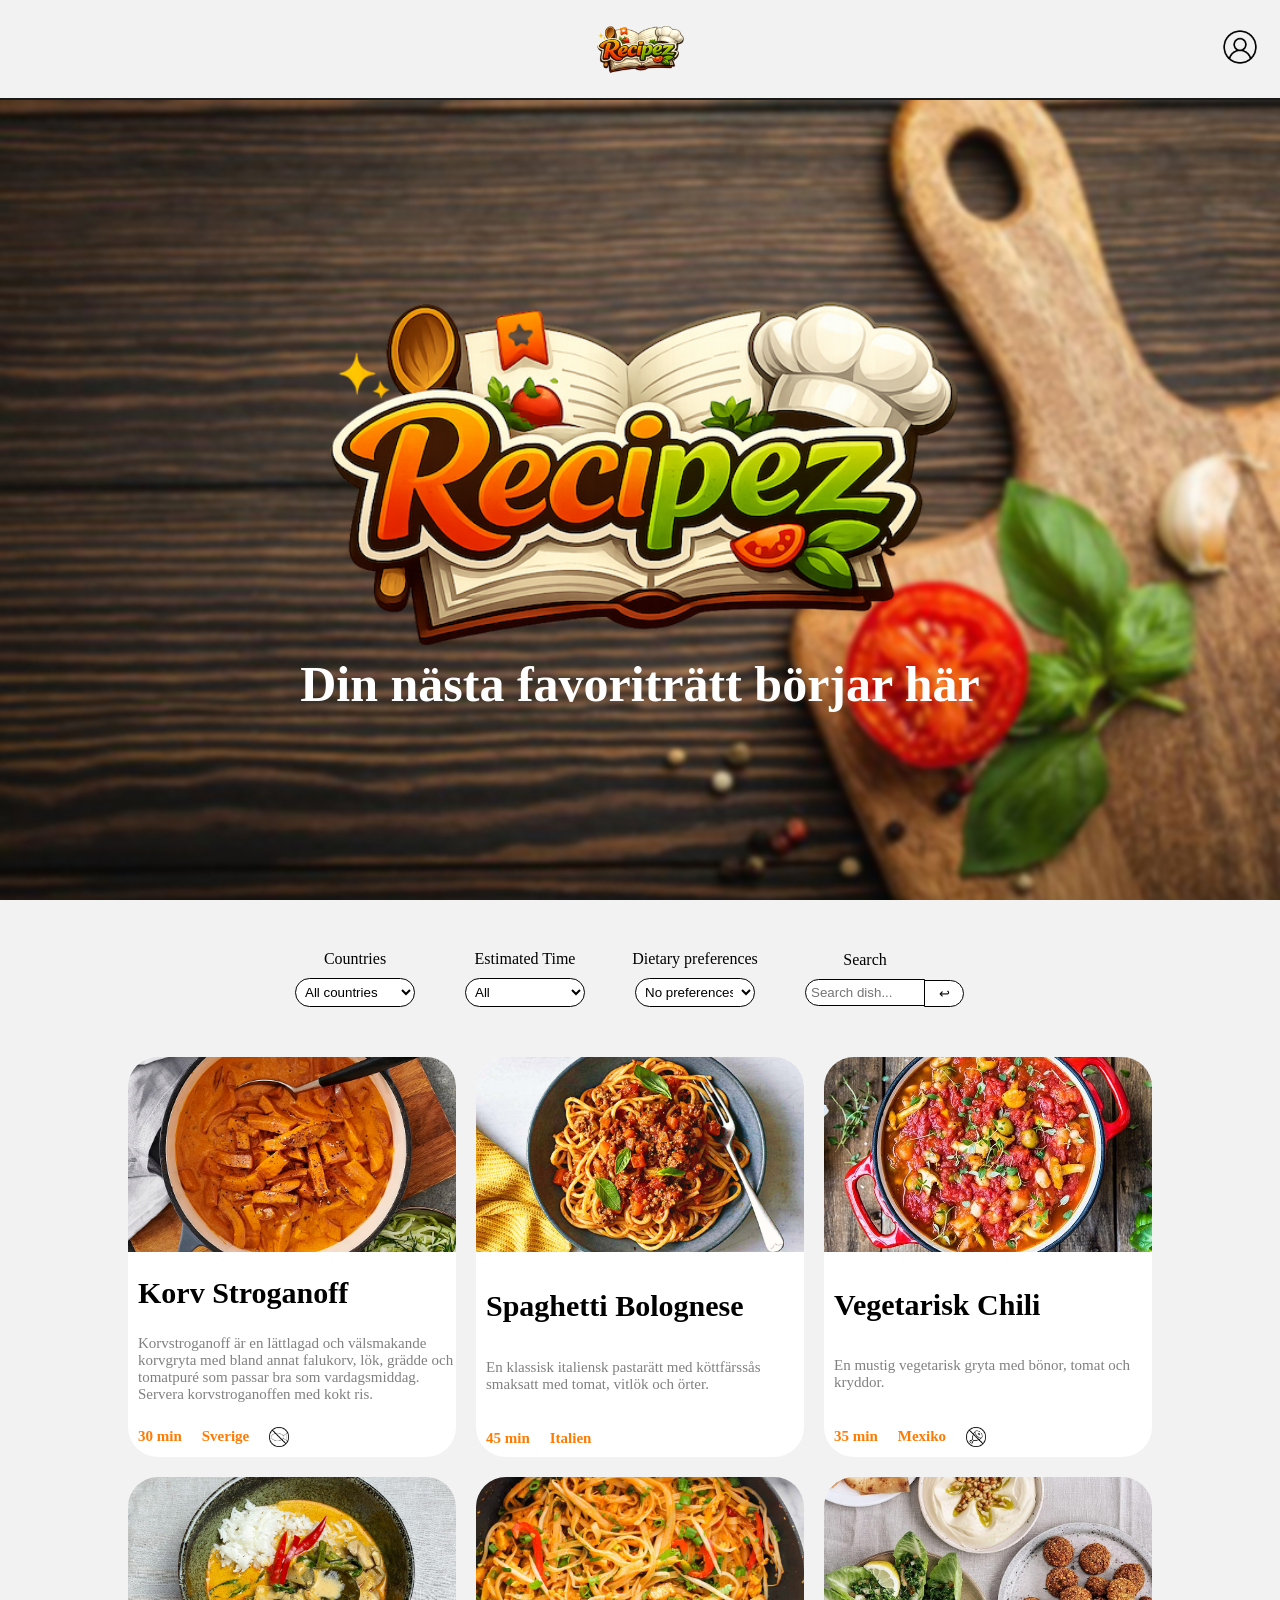
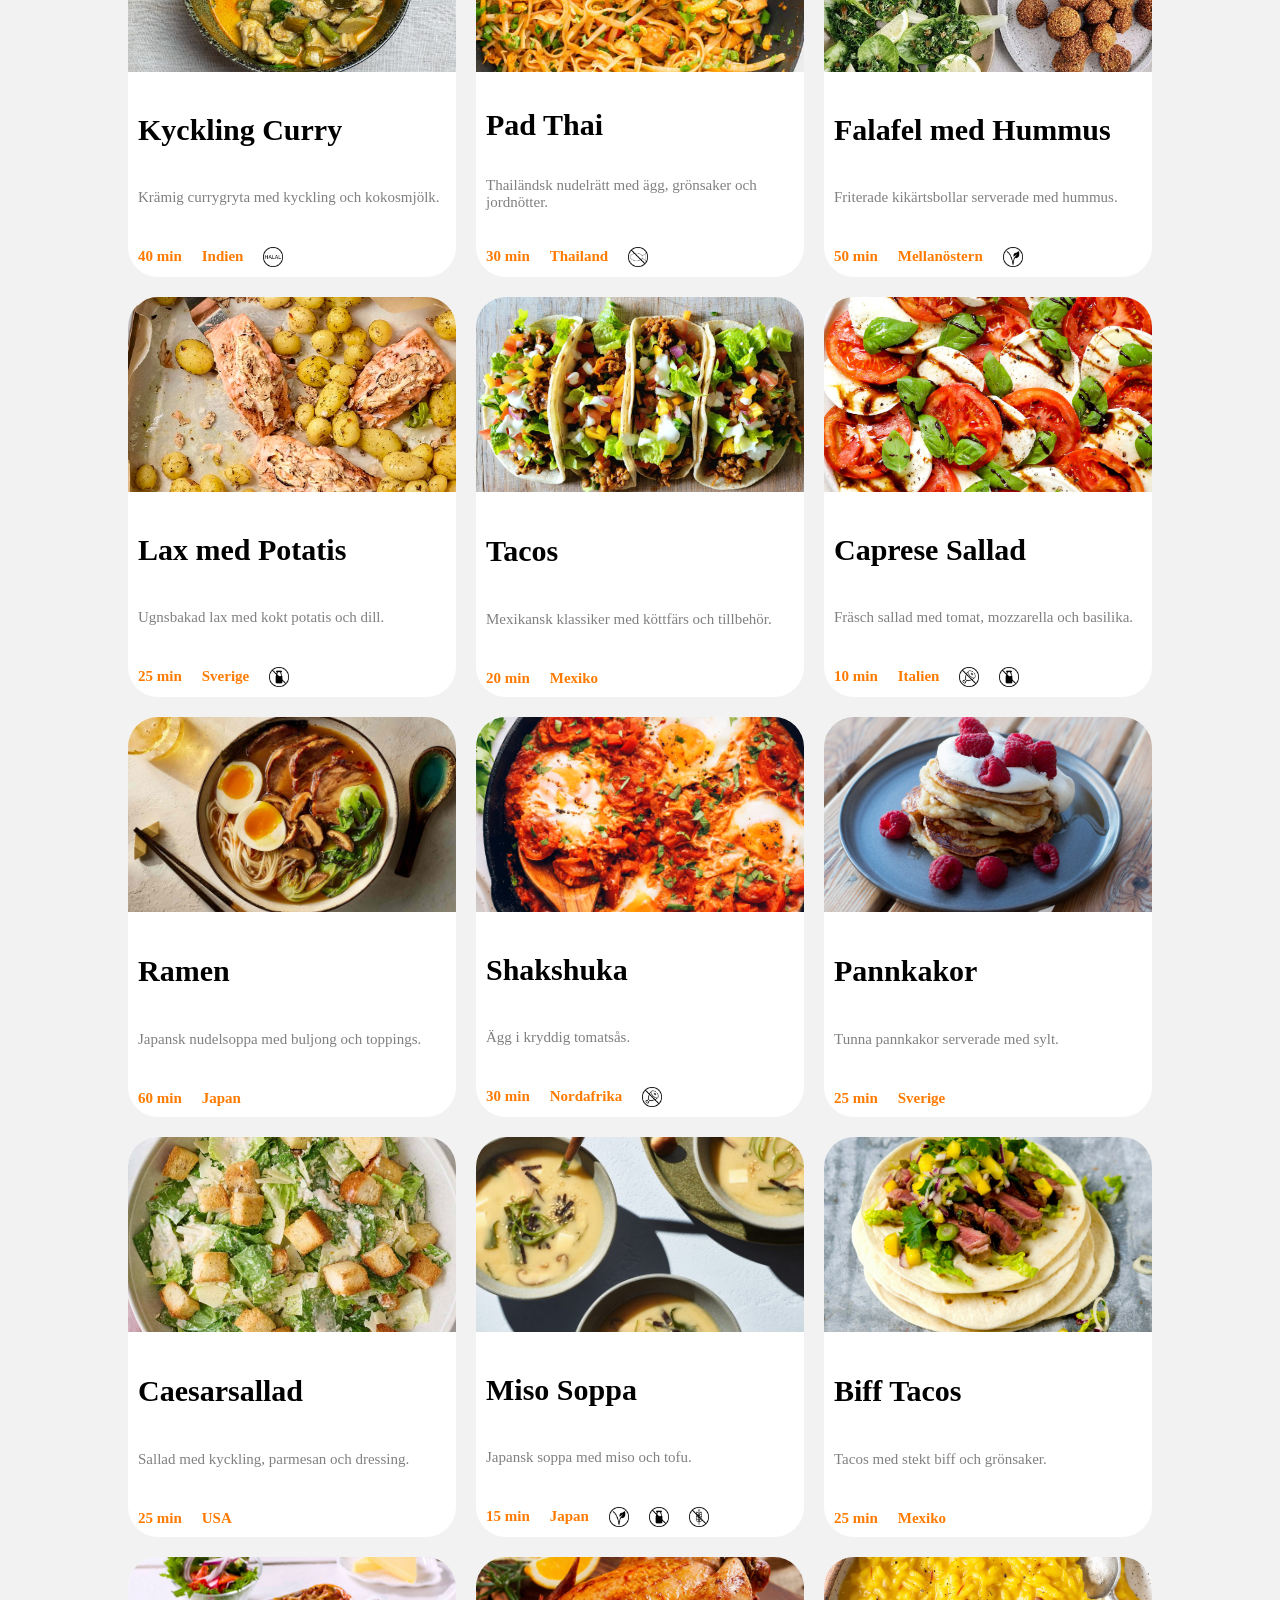
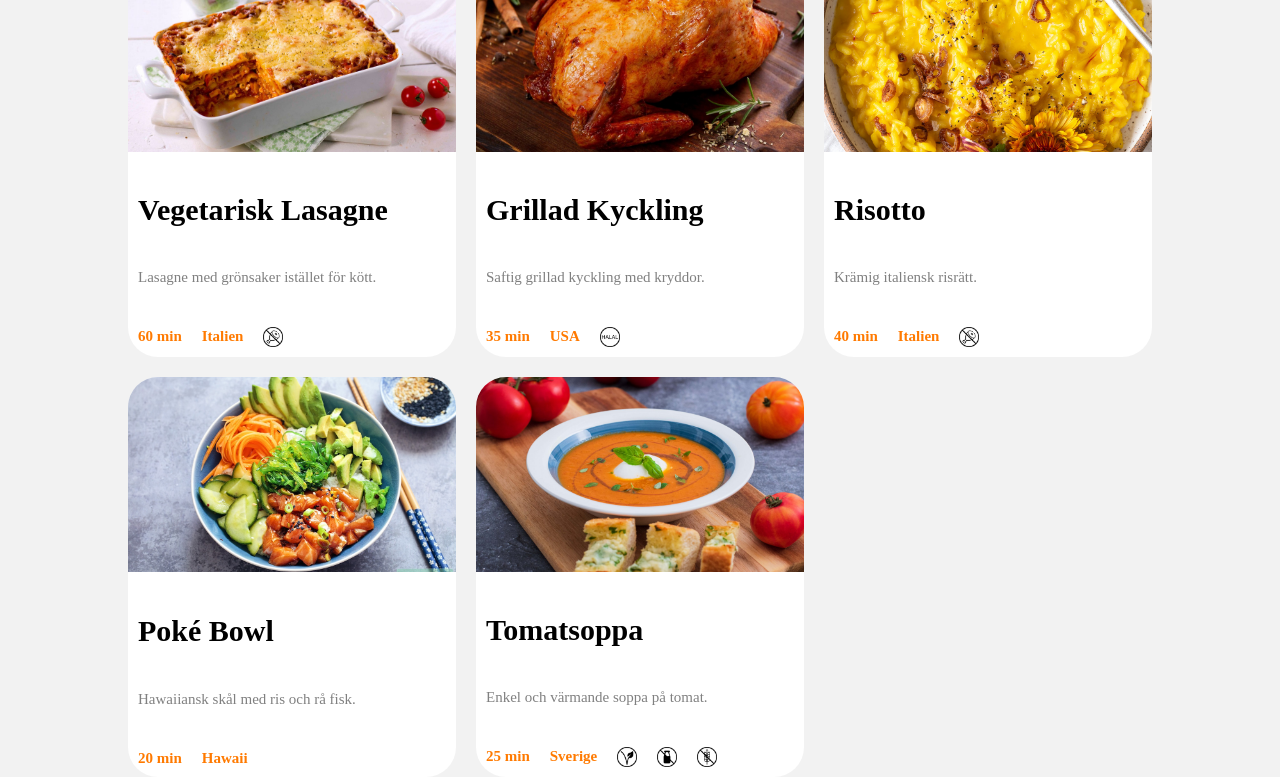
==== index.html @ ce874c7c "Small fixes in CSS and HTML" ====
<!DOCTYPE html>
<html lang="en">

<head>
    <meta charset="UTF-8">
    <meta name="viewport" content="width=device-width, initial-scale=1.0">
    <title>Recipez</title>
    <link rel="stylesheet" href="assets/CSS/style.css">
</head>

<body>
    <nav>
        <div id="left"></div>
        <div id="mid"><img class="logo" src="assets/images/Logo.png" alt="Logo"></div>
        <div id="right">
            <a href="loginPage.html"><img class="profilePic" src="assets/icons/profile.png" alt="profile"></a>
        </div>
    </nav>
    <hero>
        <img class="logo" src="assets/images/Logo.png" alt="Logo">
        <h1>Din nästa favoriträtt börjar här</h1>
    </hero>
    <main>
        <form>
            <label>
                Countries
                <select name="country" id="country">
                    <option value="All countries">All countries</option>
                </select>
            </label>
            <label>
                Estimated Time
                <select name="time" id="time">
                    <option value="All">All</option>
                </select>
            </label>
            <label>
                Dietary preferences
                <select name="preference" id="preference">
                    <option value="Choose what to avoid">No preferences</option>
                </select>
            </label>
            <label>
                Search
                <input type="text" placeholder="Search dish...">
            </label>
            <button id="searchbutton">↩</button>
        </form>
        <div id="cards">
        </div>
    </main>
    <footer>

    </footer>
    <script src="assets/JS/main.js"></script>
</body>

</html>
---- assets/CSS/style.css ----
* {
    margin: 0;
    padding: 0;
    box-sizing: border-box;
}


html {
    scroll-behavior: smooth;
}

:root {
    --dominant:
        --complementary: --margin-xxs: .25rem;
    --margin-xs: .5rem;
    --margin-s: .75rem;
    --margin-m: 1rem;
    --margin-l: 1.25rem;
    --margin-xl: 1.75rem;
    --margin-xxl: 2.5rem;

    --bg-light: hsl(0, 0%, 100%);
    --bg: hsl(0, 0%, 95%);
    --bg-dark: hsl(0, 0%, 90%);
    --dominant-color: #ff7a00;
    --dominant-hover: #e66a00;

    --text-dark: hsl(0, 0%, 0%);
    --text: hsl(0, 0%, 5%);
    --text-light: hsl(0, 0%, 10%);
    --invert: 0;
}

body {
    background-color: var(--bg);
}

nav {
    display: grid;
    grid-template-columns: 1fr 1fr 1fr;
    height: 100px;
    padding: 0px 20px;
    border-bottom: 2px solid var(--text-light);
}

#mid {
    display: flex;
    justify-content: center;
    align-items: center;
}

#right {
    display: flex;
    justify-content: end;
    align-items: center;
    text-align: end;
}

#mid .logo {
    height: 50px;
}

.profilePic {
    width: 40px;
    border-bottom: 1px solid rgba(0, 0, 0, 0);
    transition: all 0.5s ease;
}

.profilePic:hover {
    transform: scale(1.1);
    border-bottom: 2px solid black;
}

hero {
    width: 100%;
    height: calc(100vh - 100px);
    background-image: url(../images/blur-background.jpg);
    background-position: center;
    background-size: cover;
    display: flex;
    flex-direction: column;
    justify-content: center;
    align-items: center;
    text-align: center;
}

hero .logo {
    width: 50%;
}

hero h1 {
    color: white;
    font-size: 50px;
}

main {
    height: 100vh;
    width: 80%;
    margin: auto;
    display: flex;
    flex-direction: column;
    align-items: center;
    padding: 50px 0px;
}

form {
    display: flex;
    justify-content: center;
    align-items: center;
    gap: 20px;
    margin-bottom: 50px;
}

#cards {
    display: grid;
    grid-template-columns: repeat(4, 1fr);
    grid-template-rows: auto;
    gap: 20px;
}

.card {
    height: 400px;
    display: flex;
    flex-direction: column;
    justify-content: space-between;
    align-items: start;
    border-radius: 30px;
    background-color: var(--bg-light);
    padding-bottom: 10px;
    color: var(--text-dark);
    text-decoration: none;
    transition: all 0.25s ease;
}

.cardImg {
    width: 100%;
    height: 50%;
    aspect-ratio: 2/1;
    object-fit: cover;
    object-position: center;
    border-radius: 30px 30px 0px 0px;
}

.card h1 {
    font-size: 30px;
    margin-left: 10px;
}

.card p {
    color: grey;
    font-size: 15px;
    margin-left: 10px;
}

.info {
    display: flex;
    justify-content: center;
    align-items: center;
    gap: 20px;
    margin-left: 10px;
}

.card h2 {
    font-size: 15px;
    color: var(--dominant-color);
}

label {
    display: flex;
    flex-direction: column;
    justify-content: center;
    align-items: center;
    gap: 10px;
    width: 150px;
}

select {
    width: 120px;
    border: 1px solid var(--text-dark);
    padding: 5px;
    border-radius: 20px;
    background-color: var(--bg-light);
    transition: all 0.25s ease;
}

input {
    width: 120px;
    border: 1px solid var(--text-dark);
    padding: 5px;
    border-radius: 20px 0px 0px 20px;
    background-color: var(--bg-light);
}

#searchbutton {
    width: 40px;
    border: 1px solid var(--text-dark);
    padding: 5px;
    border-radius: 0px 20px 20px 0px;
    background-color: var(--bg-light);
    position: relative;
    top: 14.5px;
    left: -36px;
    transition: all 0.25s ease;
}

select:hover {
    box-shadow: 0px 0px 10px var(--dominant-color);
}

#searchbutton:hover {
    box-shadow: 0px 0px 10px var(--dominant-color);
}

.icon {
    width: 20px;
}

.card:hover {
    transform: scale(1.04);
}

@media (max-width: 1500px) {
    #cards {
        grid-template-columns: repeat(3, 1fr);
    }
}

@media (max-width: 1000px) {
    #cards {
        grid-template-columns: repeat(2, 1fr);
    }
}

@media (max-width: 600px) {
    #cards {
        grid-template-columns: 1fr;
    }
}
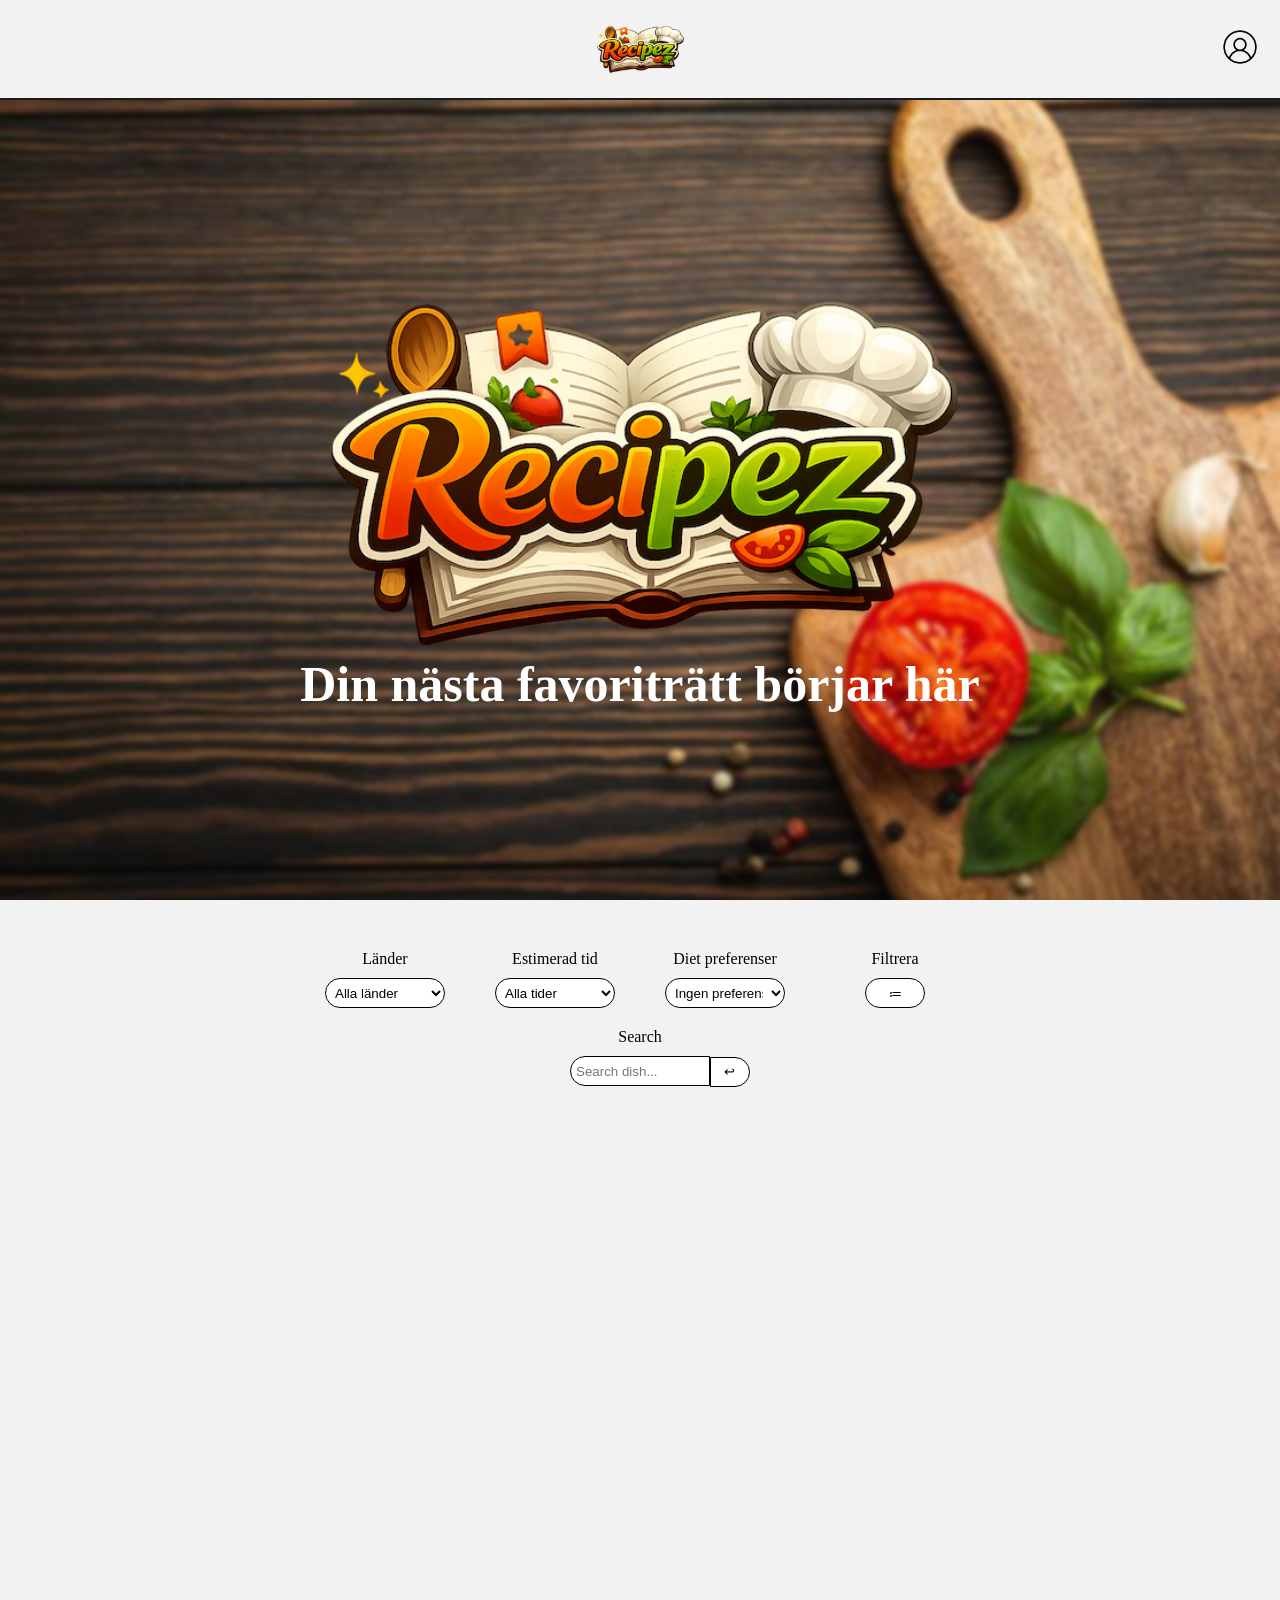
==== commit 62ae63b6: "Fixed html/css for startpage" ====
--- a/index.html
+++ b/index.html
@@ -23,24 +23,29 @@
     <main>
         <form>
             <label>
-                Countries
+                Länder
                 <select name="country" id="country">
-                    <option value="All countries">All countries</option>
+                    <option value="All countries">Alla länder</option>
                 </select>
             </label>
             <label>
-                Estimated Time
+                Estimerad tid
                 <select name="time" id="time">
-                    <option value="All">All</option>
+                    <option value="All">Alla tider</option>
                 </select>
             </label>
             <label>
-                Dietary preferences
+                Diet preferenser
                 <select name="preference" id="preference">
-                    <option value="Choose what to avoid">No preferences</option>
+                    <option value="Choose what to avoid">Ingen preferens</option>
                 </select>
             </label>
             <label>
+                Filtrera
+                <button id="filterbutton">≔</button>
+            </label>
+
+            <label id="searchField">
                 Search
                 <input type="text" placeholder="Search dish...">
             </label>
--- a/assets/CSS/style.css
+++ b/assets/CSS/style.css
@@ -104,9 +104,13 @@
 }
 
 form {
-    display: flex;
-    justify-content: center;
-    align-items: center;
+    display: grid;
+    grid-template-columns: repeat(4, 1fr);
+    grid-template-rows: repeat(3, 1fr);
+    justify-content: center;
+    align-items: center;
+    justify-items: center;
+    align-content: center;
     gap: 20px;
     margin-bottom: 50px;
 }
@@ -176,6 +180,7 @@
 
 select {
     width: 120px;
+    height: 30px;
     border: 1px solid var(--text-dark);
     padding: 5px;
     border-radius: 20px;
@@ -184,30 +189,42 @@
 }
 
 input {
-    width: 120px;
+    width: 140px;
+    height: 30px;
     border: 1px solid var(--text-dark);
     padding: 5px;
     border-radius: 20px 0px 0px 20px;
     background-color: var(--bg-light);
+}
+
+#filterbutton {
+    width: 60px;
+    height: 30px;
+    border: 1px solid var(--text-dark);
+    padding: 5px;
+    border-radius: 20px;
+    background-color: var(--bg-light);
+    transition: all 0.25s ease;
+}
+
+#searchField {
+    grid-column: 2/4;
 }
 
 #searchbutton {
     width: 40px;
+    height: 30px;
     border: 1px solid var(--text-dark);
     padding: 5px;
     border-radius: 0px 20px 20px 0px;
     background-color: var(--bg-light);
     position: relative;
     top: 14.5px;
-    left: -36px;
-    transition: all 0.25s ease;
-}
-
-select:hover {
-    box-shadow: 0px 0px 10px var(--dominant-color);
-}
-
-#searchbutton:hover {
+    left: -165.5px;
+    transition: all 0.25s ease;
+}
+
+input:hover, select:hover, #searchbutton:hover, #filterbutton:hover  {
     box-shadow: 0px 0px 10px var(--dominant-color);
 }
 
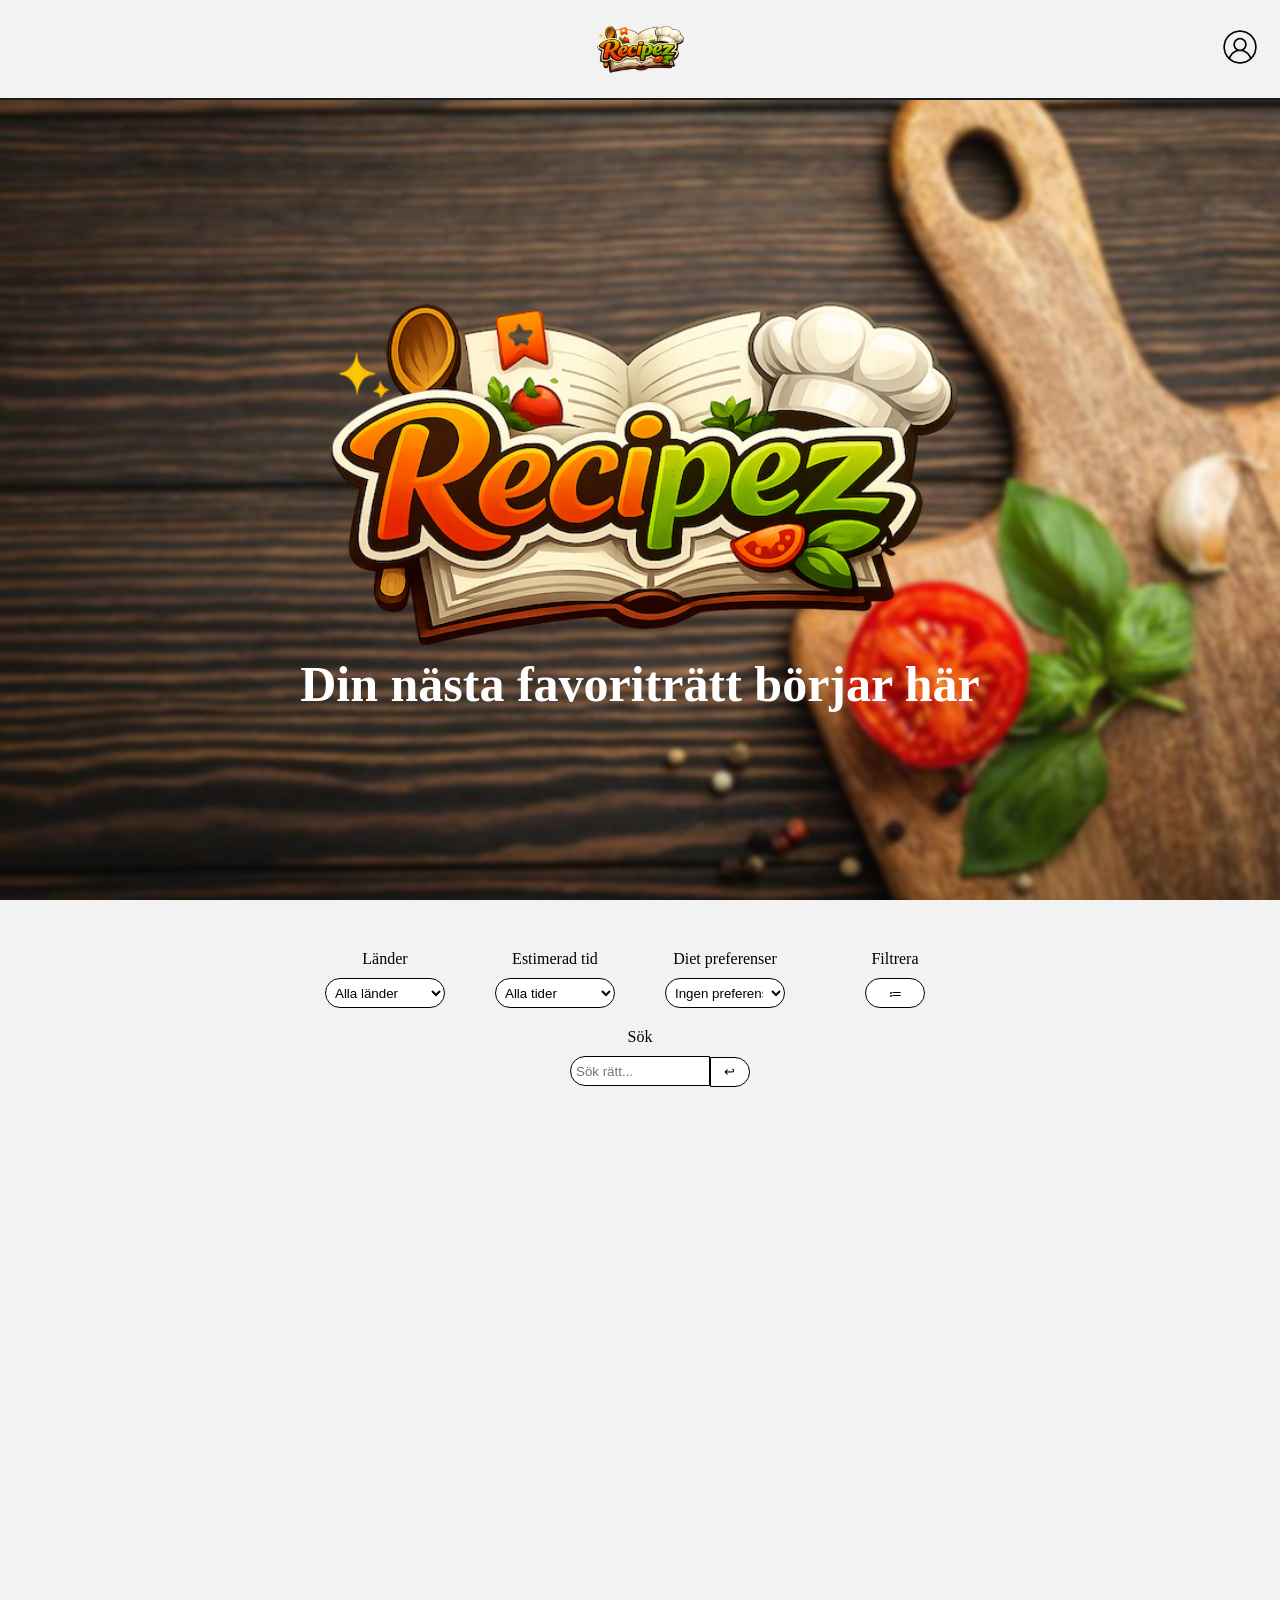
==== commit 532f4d08: "Fixed titles for every html page" ====
--- a/index.html
+++ b/index.html
@@ -32,12 +32,17 @@
                 Estimerad tid
                 <select name="time" id="time">
                     <option value="All">Alla tider</option>
+                    <option value="15">Mindre än 15min</option>
+                    <option value="30">Mindre än 30min</option>
+                    <option value="45">Mindre än 45min</option>
+                    <option value="60">Mindre än 60min</option>
+                    <option value="100">Mer än 60min</option>
                 </select>
             </label>
             <label>
                 Diet preferenser
                 <select name="preference" id="preference">
-                    <option value="Choose what to avoid">Ingen preferens</option>
+                    <option value="All">Ingen preferens</option>
                 </select>
             </label>
             <label>
@@ -46,8 +51,8 @@
             </label>
 
             <label id="searchField">
-                Search
-                <input type="text" placeholder="Search dish...">
+                Sök
+                <input id="searchValue" type="text" placeholder="Sök rätt...">
             </label>
             <button id="searchbutton">↩</button>
         </form>
@@ -57,6 +62,8 @@
     <footer>
 
     </footer>
+    <script src="assets/JS/api.js"></script>
+    <script src="assets/JS/frontend.js"></script>
     <script src="assets/JS/main.js"></script>
 </body>
 
--- a/assets/CSS/style.css
+++ b/assets/CSS/style.css
@@ -120,6 +120,7 @@
     grid-template-columns: repeat(4, 1fr);
     grid-template-rows: auto;
     gap: 20px;
+    padding-bottom: 100px;
 }
 
 .card {
